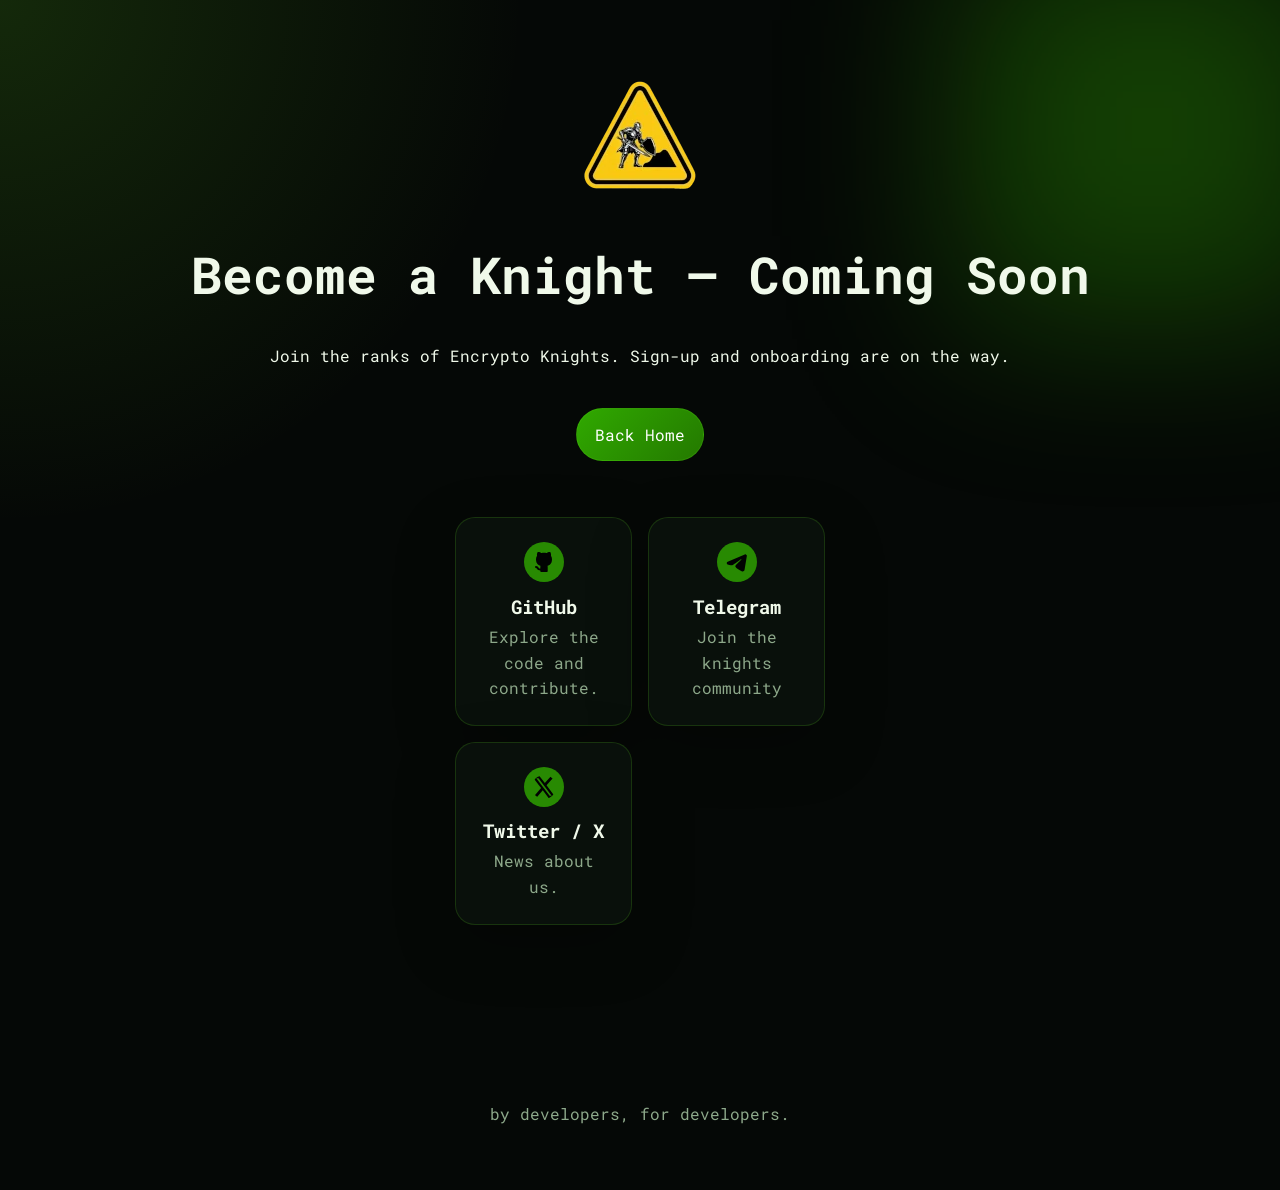
==== become-a-knight.html @ 9bcfc947 "feat: coming soon pages" ====
<!DOCTYPE html>
<html lang="en">
  <head>
    <meta charset="UTF-8" />
    <meta name="viewport" content="width=device-width, initial-scale=1.0" />
    <title>Become a Knight | Encrypto Knights</title>
    <meta name="description" content="Join Encrypto Knights as a knight - coming soon." />
    <meta name="theme-color" content="#0d140b" />
    <link rel="canonical" href="https://encryptoknights.github.io/become-a-knight" />
    <link rel="icon" type="image/png" href="assets/img/favicon.png" />
    <link rel="preconnect" href="https://fonts.googleapis.com" />
    <link rel="preconnect" href="https://fonts.gstatic.com" crossorigin />
    <link
      href="https://fonts.googleapis.com/css2?family=Roboto+Mono:wght@400;500;700&display=swap"
      rel="stylesheet"
    />
    <link rel="stylesheet" href="assets/css/styles.css" />
  </head>
  <body>
    <div class="bg-glow glow-a"></div>
    <div class="container">
      <main>
        <section class="coming-soon">
          <div class="knights-are-working">
            <img src="assets/img/knights-are-working.webp" alt="Knights are working" />
          </div>
          <h1>Become a Knight — Coming Soon</h1>
          <p>Join the ranks of Encrypto Knights. Sign-up and onboarding are on the way.</p>
          <a class="btn btn-primary" href="index.html">Back Home</a>
          <div class="social-grid" style="margin-top: 2rem;">
            <a class="panel" href="https://github.com/encryptoKnights/" target="_blank" rel="noreferrer">
              <img src="assets/img/github.svg" alt="GitHub" class="social-icon" />
              <h3>GitHub</h3>
              <p>Explore the code and contribute.</p>
            </a>
            <a class="panel" href="https://t.me/encryptoknights_dev" target="_blank" rel="noreferrer">
              <img src="assets/img/telegram.svg" alt="Telegram" class="social-icon" />
              <h3>Telegram</h3>
              <p>Join the knights community</p>
            </a>
            <a class="panel" href="https://x.com/EncryptoKnights" target="_blank" rel="noreferrer">
              <img src="assets/img/x.svg" alt="X" class="social-icon" />
              <h3>Twitter / X</h3>
              <p>News about us.</p>
            </a>
          </div>
        </section>
      </main>

      <footer>
        <p>by developers, for developers.</p>
      </footer>
    </div>
  </body>
</html>
---- assets/css/styles.css ----
:root {
  --green-light: #62d520;
  --green-mid: #30a900;
  --green-dark: #247900;
  --bg: #050806;
  --surface: rgba(10, 18, 12, 0.92);
  --text: #f0f9ea;
  --muted: #8da88a;
  --border: rgba(98, 213, 32, 0.18);
}

* {
  box-sizing: border-box;
}

html {
  scroll-behavior: smooth;
}

body {
  margin: 0;
  font-family: "Roboto Mono", monospace;
  color: var(--text);
  background:
    radial-gradient(circle at top left, rgba(98, 213, 32, 0.16), transparent 30%),
    var(--bg);
  min-height: 100vh;
  line-height: 1.6;
}

a {
  color: inherit;
  text-decoration: none;
}

.bg-glow {
  position: fixed;
  inset: auto;
  width: 24rem;
  height: 24rem;
  filter: blur(90px);
  pointer-events: none;
  opacity: 0.35;
  animation: float 8s ease-in-out infinite, glow 6s ease-in-out infinite;
}

.glow-a {
  top: -4rem;
  right: -4rem;
  background: var(--green-mid);
}

.glow-b {
  bottom: 8rem;
  left: -6rem;
  background: var(--green-light);
}

.container {
  width: min(1120px, calc(100% - 2rem));
  margin: 0 auto;
}

main {
  padding-bottom: 4rem;
}

section {
  padding: 4rem 0;
  animation: fadeInUp 0.9s ease-out both;
}

.hero {
  display: grid;
  gap: 0rem;
  grid-template-columns: 1.2fr 0.8fr;
  align-items: center;
  padding-top: 3rem;
}

.hero-brand {
  display: inline-flex;
  align-items: center;
  gap: 0.8rem;
  margin-bottom: 1rem;
  padding: 0.9rem 1rem;
  border-radius: 999px;
  border: 1px solid var(--border);
  background: rgba(255, 255, 255, 0.03);
}

.hero-brand img {
  width: 70px;
  height: 70px;
}

.knights-are-working {
  display: inline-flex;
  align-items: center;
  gap: 0.8rem;
  margin-bottom: 1rem;
  padding: 0.7rem 0.95rem;
  font-weight: 700;
  letter-spacing: 0.16em;
  text-transform: uppercase;
}

.knights-are-working img {
  width: 120px;
  height: 120px;
}

.hero-brand .brand-name {
  margin: 0;
  font-weight: 700;
  letter-spacing: 0.16em;
  text-transform: uppercase;
  color: var(--text);
}

.hero-brand .brand-tag {
  margin: 0;
  font-size: 0.75rem;
  color: var(--muted);
}

h1,
h2,
h3 {
  line-height: 1.1;
  margin: 0 0 0rem;
}

h1 {
  font-size: clamp(2.2rem, 4vw, 3.6rem);
  max-width: 14ch;
}

h2 {
  font-size: clamp(1.6rem, 2.2vw, 2.2rem);
}

.hero p {
  color: var(--muted);
  max-width: 60ch;
}

.hero-actions {
  display: flex;
  gap: 1rem;
  flex-wrap: wrap;
  margin: 1.5rem 0 1rem;
}

.btn {
  display: inline-flex;
  align-items: center;
  justify-content: center;
  padding: 0.8rem 1.1rem;
  border-radius: 999px;
  border: 1px solid var(--border);
  transition: transform 180ms ease, border-color 180ms ease;
  position: relative;
  overflow: hidden;
}

.btn::before {
  content: "";
  position: absolute;
  top: 0;
  left: -100%;
  width: 100%;
  height: 100%;
  background: rgba(255, 255, 255, 0.15);
  transition: left 400ms ease;
}

.btn:hover::before {
  left: 100%;
}

.btn:hover {
  transform: translateY(-2px);
  border-color: var(--green-light);
}

.btn-primary {
  background: linear-gradient(135deg, var(--green-mid), var(--green-dark));
  color: white;
  animation: fadeInUp 0.8s ease-out 0.4s both;
}

.btn-primary:hover {
  transform: translateY(-3px);
  box-shadow: 0 8px 24px rgba(98, 213, 32, 0.3);
}

.btn-secondary {
  background: rgba(255, 255, 255, 0.03);
}

.btn-secondary:hover {
  transform: translateY(-3px);
  background: rgba(98, 213, 32, 0.1);
  box-shadow: 0 8px 24px rgba(98, 213, 32, 0.2);
}

.hero-card {
  background: var(--surface);
  border: 1px solid var(--border);
  border-radius: 1.25rem;
  padding: 1.5rem;
  margin-top: 30px;
  box-shadow: 0 20px 60px rgba(0, 0, 0, 0.28);
  position: relative;
  overflow: hidden;
  animation: slideInRight 0.8s ease-out 0.3s both;
}

.hero-card::before {
  content: "";
  position: absolute;
  inset: 0;
  background: linear-gradient(135deg, rgba(98, 213, 32, 0.18), transparent 60%);
  pointer-events: none;
}

.hero-card ul {
  padding-left: 1.25rem;
  color: var(--muted);
}

.panel {
  background: var(--surface);
  border: 1px solid var(--border);
  border-radius: 1.25rem;
  padding: 1.5rem;
  box-shadow: 0 20px 60px rgba(0, 0, 0, 0.28);
  transition: all 400ms cubic-bezier(0.34, 1.56, 0.64, 1);
  animation: fadeInUp 0.8s ease-out both;
}

.panel h3 {
  margin-bottom: 0.4rem;
}

.panel p {
  margin: 0;
  color: var(--muted);
}

.panel:hover {
  transform: translateY(-8px);
  border-color: var(--green-light);
  box-shadow: 0 20px 60px rgba(98, 213, 32, 0.25);
}

.social-grid,
.vision-grid {
  display: grid;
  gap: 1rem;
}

.social-grid {
  grid-template-columns: repeat(auto-fit, minmax(160px, 1fr));
}

.vision-grid {
  grid-template-columns: repeat(auto-fit, minmax(220px, 1fr));
}

.social-icon {
  width: 2.5rem;
  height: 2.5rem;
  margin-bottom: 0.5rem;
  padding: 0.5rem;
  background: var(--green-mid);
  border-radius: 10.5rem;
  color: #050806;
  opacity: 0.8;
}

.social-grid .panel {
  animation-delay: calc(0.1s * (var(--order) + 1));
}

.social-grid .panel:nth-child(1) { animation-delay: 0.1s; }
.social-grid .panel:nth-child(2) { animation-delay: 0.2s; }
.social-grid .panel:nth-child(3) { animation-delay: 0.3s; }

.vision-grid .panel:nth-child(1) { animation-delay: 0.2s; }
.vision-grid .panel:nth-child(2) { animation-delay: 0.3s; }
.vision-grid .panel:nth-child(3) { animation-delay: 0.4s; }
.vision-grid .panel:nth-child(4) { animation-delay: 0.5s; }

footer {
  padding: 2rem 0 3rem;
  color: var(--muted);
  text-align: center;
  animation: fadeInUp 0.8s ease-out 0.6s both;
  opacity: 0.7;
  transition: opacity 300ms ease;
}

footer:hover {
  opacity: 1;
}

#social {
  animation-delay: 0s;
}

.coming-soon {
  display: flex;
  flex-direction: column;
  align-items: center;
  justify-content: center;
  text-align: center;
  min-height: 60vh;
  gap: 1.5rem;
}

.coming-soon h1 {
  max-width: none;
}

@media (max-width: 820px) {
  .hero {
    grid-template-columns: 1fr;
  }


}

@keyframes fadeInUp {
  from { opacity: 0; transform: translateY(30px); }
  to { opacity: 1; transform: translateY(0); }
}

@keyframes slideInRight {
  from { opacity: 0; transform: translateX(40px); }
  to { opacity: 1; transform: translateX(0); }
}

@keyframes float {
  0%, 100% { transform: translateY(0px); }
  50% { transform: translateY(-20px); }
}

@keyframes glow {
  0%, 100% { filter: blur(90px); }
  50% { filter: blur(110px); }
}
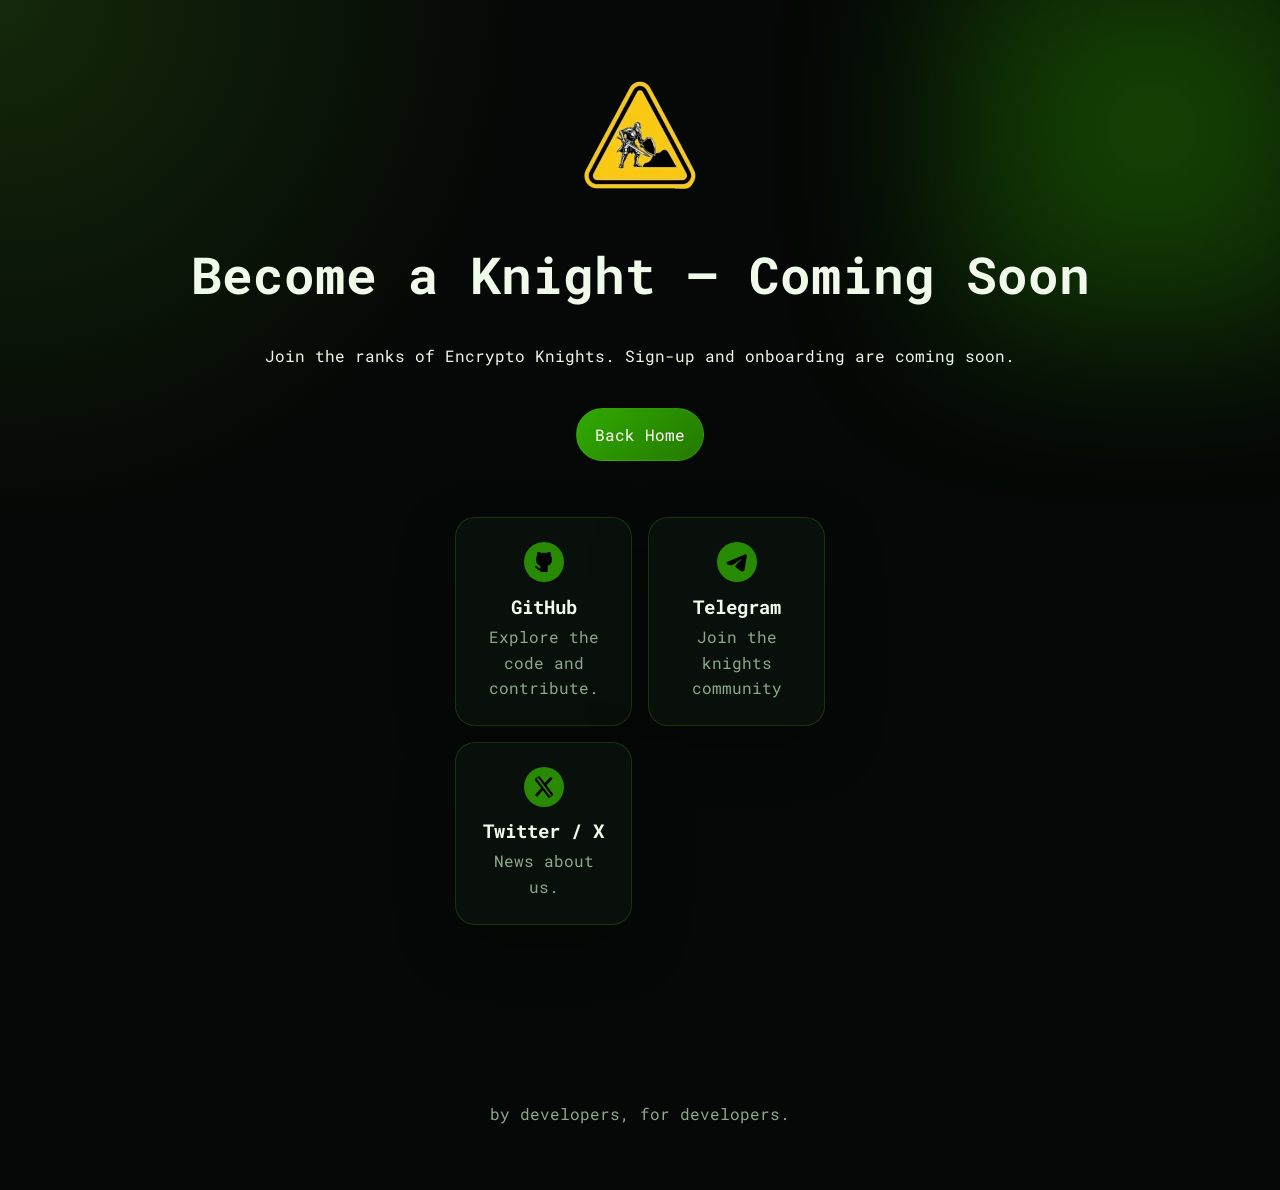
==== commit 1d4f8dd9: "refactor: writing audits" ====
--- a/become-a-knight.html
+++ b/become-a-knight.html
@@ -25,7 +25,7 @@
             <img src="assets/img/knights-are-working.webp" alt="Knights are working" />
           </div>
           <h1>Become a Knight — Coming Soon</h1>
-          <p>Join the ranks of Encrypto Knights. Sign-up and onboarding are on the way.</p>
+          <p>Join the ranks of Encrypto Knights. Sign-up and onboarding are coming soon.</p>
           <a class="btn btn-primary" href="index.html">Back Home</a>
           <div class="social-grid" style="margin-top: 2rem;">
             <a class="panel" href="https://github.com/encryptoKnights/" target="_blank" rel="noreferrer">
--- a/assets/css/styles.css
+++ b/assets/css/styles.css
@@ -133,7 +133,7 @@
 
 h1 {
   font-size: clamp(2.2rem, 4vw, 3.6rem);
-  max-width: 14ch;
+  max-width: 18ch;
 }
 
 h2 {
